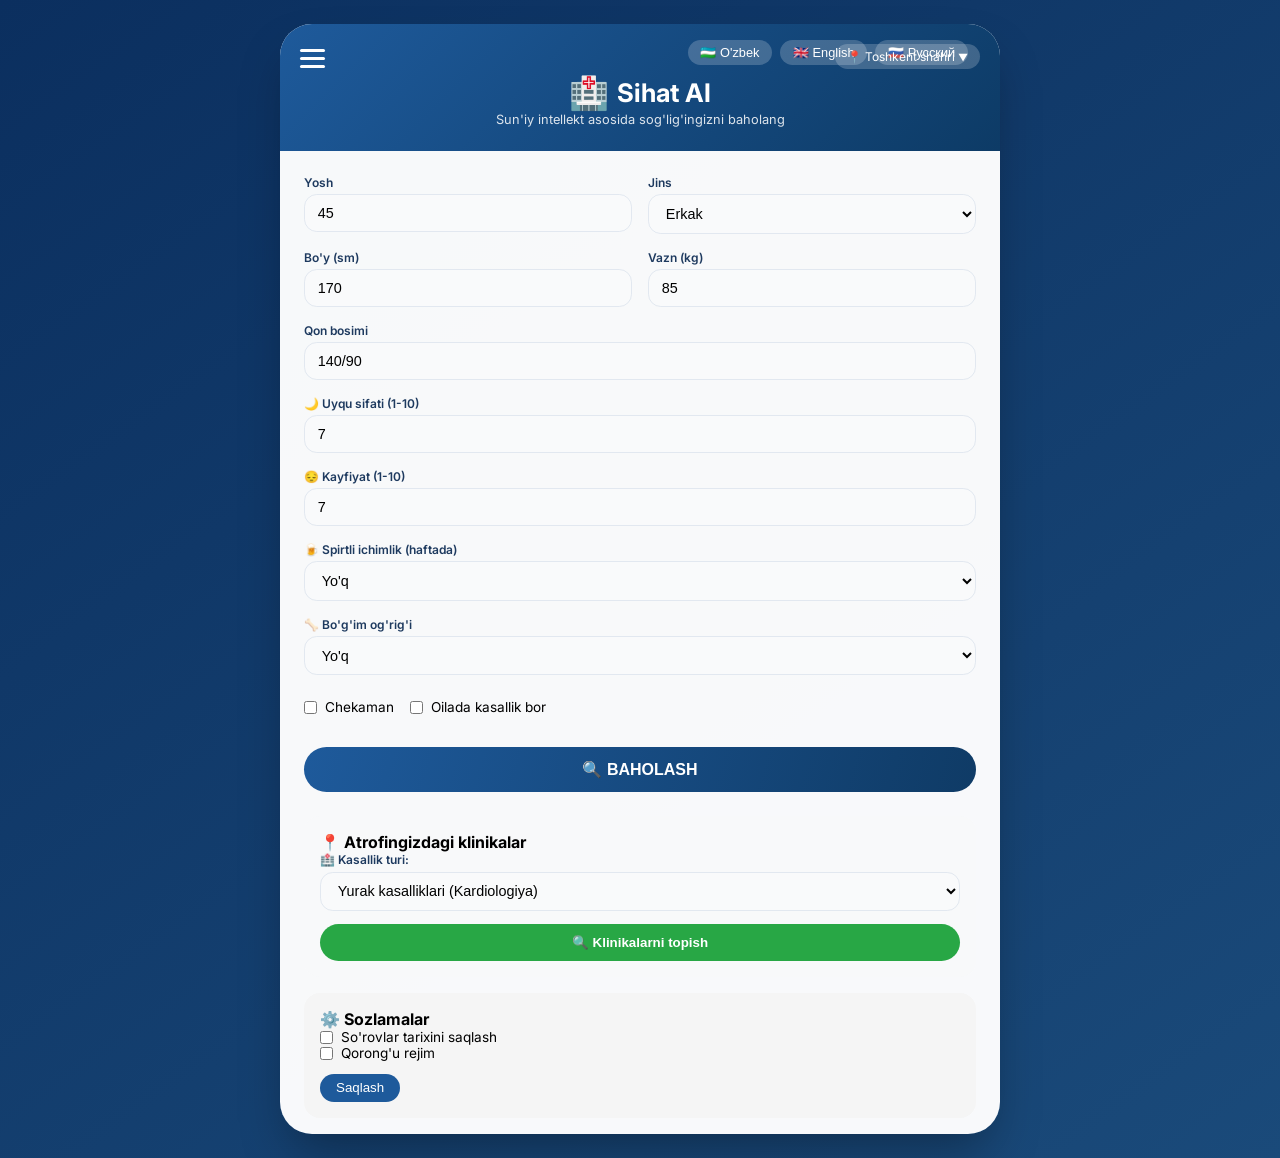
==== frontend/index.html @ c270c732 "Menyu va til tugmalari qo'shildi" ====
<!DOCTYPE html>
<html lang="uz">
<head>
    <meta charset="UTF-8">
    <meta name="viewport" content="width=device-width, initial-scale=1.0">
    <title>Sihat AI - Sog'liqni baholash</title>
    <link rel="preconnect" href="https://fonts.googleapis.com">
    <link rel="preconnect" href="https://fonts.gstatic.com" crossorigin>
    <link href="https://fonts.googleapis.com/css2?family=Inter:wght@300;400;600;700&display=swap" rel="stylesheet">
    <link rel="stylesheet" href="style.css">
</head>
<body>
    <div class="app-container">
        <div class="health-card">
            <!-- HEADER QISMI -->
            <div class="header">
                <!-- 3 ta nuqta menyu tugmasi (chap tomonda) -->
                <div class="menu-icon" onclick="toggleMenu()">
                    <div class="bar"></div>
                    <div class="bar"></div>
                    <div class="bar"></div>
                </div>

                <!-- Viloyatlar menyusi -->
                <div id="regionMenu" class="region-menu" style="display: none;">
                    <div class="region-list">
                        <h4>📍 Viloyatingizni tanlang</h4>
                        <button onclick="selectRegion('Toshkent shahri')">Toshkent shahri</button>
                        <button onclick="selectRegion('Qoraqalpog‘iston')">Qoraqalpog‘iston</button>
                        <button onclick="selectRegion('Andijon')">Andijon viloyati</button>
                        <button onclick="selectRegion('Buxoro')">Buxoro viloyati</button>
                        <button onclick="selectRegion('Jizzax')">Jizzax viloyati</button>
                        <button onclick="selectRegion('Qashqadaryo')">Qashqadaryo viloyati</button>
                        <button onclick="selectRegion('Navoiy')">Navoiy viloyati</button>
                        <button onclick="selectRegion('Namangan')">Namangan viloyati</button>
                        <button onclick="selectRegion('Samarqand')">Samarqand viloyati</button>
                        <button onclick="selectRegion('Surxondaryo')">Surxondaryo viloyati</button>
                        <button onclick="selectRegion('Sirdaryo')">Sirdaryo viloyati</button>
                        <button onclick="selectRegion('Toshkent')">Toshkent viloyati</button>
                        <button onclick="selectRegion('Farg‘ona')">Farg‘ona viloyati</button>
                        <button onclick="selectRegion('Xorazm')">Xorazm viloyati</button>
                    </div>
                </div>

                <!-- Til tanlash tugmalari (o'ng tomonda) -->
                <div class="language-selector">
                    <button type="button" class="lang-btn" onclick="changeLanguage('uz')">🇺🇿 O'zbek</button>
                    <button type="button" class="lang-btn" onclick="changeLanguage('en')">🇬🇧 English</button>
                    <button type="button" class="lang-btn" onclick="changeLanguage('ru')">🇷🇺 Русский</button>
                </div>

                <div class="logo">
                    <span class="logo-icon">🏥</span>
                    <span class="logo-text">Sihat AI</span>
                </div>
                <p class="tagline" id="tagline">Sun'iy intellekt asosida sog'lig'ingizni baholang</p>
            </div>

            <!-- FORMA QISMI -->
            <form id="healthForm" class="health-form">
                <div class="form-row">
                    <div class="form-group">
                        <label id="ageLabel">Yosh</label>
                        <input type="number" id="age" value="45" required>
                    </div>
                    <div class="form-group">
                        <label id="genderLabel">Jins</label>
                        <select id="gender">
                            <option value="male" id="maleOption">Erkak</option>
                            <option value="female" id="femaleOption">Ayol</option>
                        </select>
                    </div>
                </div>

                <div class="form-row">
                    <div class="form-group">
                        <label id="heightLabel">Bo'y (sm)</label>
                        <input type="number" id="height" value="170" required>
                    </div>
                    <div class="form-group">
                        <label id="weightLabel">Vazn (kg)</label>
                        <input type="number" id="weight" value="85" required>
                    </div>
                </div>

                <div class="form-group">
                    <label id="bpLabel">Qon bosimi</label>
                    <input type="text" id="bloodPressure" placeholder="120/80" value="140/90">
                </div>

                <div class="form-group">
                    <label id="sleepLabel">🌙 Uyqu sifati (1-10)</label>
                    <input type="number" id="sleepQuality" min="1" max="10" value="7" required>
                </div>

                <div class="form-group">
                    <label id="moodLabel">😔 Kayfiyat (1-10)</label>
                    <input type="number" id="mood" min="1" max="10" value="7" required>
                </div>

                <div class="form-group">
                    <label id="alcoholLabel">🍺 Spirtli ichimlik (haftada)</label>
                    <select id="alcohol">
                        <option value="0">Yo'q</option>
                        <option value="1">1-2 marta</option>
                        <option value="2">3-5 marta</option>
                        <option value="3">Har kuni</option>
                    </select>
                </div>

                <div class="form-group">
                    <label id="jointLabel">🦴 Bo'g'im og'rig'i</label>
                    <select id="jointPain">
                        <option value="0">Yo'q</option>
                        <option value="1">Ba'zida</option>
                        <option value="2">Doimiy</option>
                    </select>
                </div>

                <div class="checkbox-group">
                    <label class="checkbox-label">
                        <input type="checkbox" id="smoking"> <span id="smokingLabel">Chekaman</span>
                    </label>
                    <label class="checkbox-label">
                        <input type="checkbox" id="familyHistory"> <span id="familyLabel">Oilada kasallik bor</span>
                    </label>
                </div>

                <button type="submit" class="btn-primary" id="submitBtn">🔍 BAHOLASH</button>
            </form>

            <!-- LOKATSIYA BO'LIMI -->
            <div class="location-finder">
                <h4 id="locationTitle">📍 Atrofingizdagi klinikalar</h4>
                <div class="form-group">
                    <label id="specialtyLabel">🏥 Kasallik turi:</label>
                    <select id="specialtySelect">
                        <option value="kardiologiya">Yurak kasalliklari (Kardiologiya)</option>
                        <option value="endokrinologiya">Diabet va endokrin kasalliklar</option>
                        <option value="nevrologiya">Nevrologiya (asab tizimi)</option>
                    </select>
                </div>
                <button type="button" onclick="findClinics()" class="clinic-btn">🔍 Klinikalarni topish</button>
                <div id="clinicResults" class="clinic-results" style="display: none;"></div>
            </div>

            <!-- SOZLAMALAR PANELI -->
            <div class="settings-panel">
                <h4 id="settingsTitle">⚙️ Sozlamalar</h4>
                <label class="checkbox-label">
                    <input type="checkbox" id="saveHistory"> <span id="saveHistoryLabel">So'rovlar tarixini saqlash</span>
                </label>
                <label class="checkbox-label">
                    <input type="checkbox" id="darkMode"> <span id="darkModeLabel">Qorong'u rejim</span>
                </label>
                <button type="button" onclick="saveSettings()" class="settings-btn" id="saveSettingsBtn">Saqlash</button>
            </div>

            <!-- NATIJA BO'LIMI -->
            <div id="result" class="result-card" style="display: none;">
                <div class="result-header">
                    <span id="resultTitle">📊 Sog'liq hisoboti</span>
                </div>
                <div id="resultContent"></div>
            </div>
        </div>
    </div>
    <script src="script.js"></script>
</body>
</html>
---- frontend/style.css ----
* {
    margin: 0;
    padding: 0;
    box-sizing: border-box;
}

body {
    font-family: 'Inter', sans-serif;
    background: linear-gradient(145deg, #0B2F5F 0%, #1A4A7A 100%);
    min-height: 100vh;
    padding: 1.5rem;
    display: flex;
    align-items: center;
    justify-content: center;
}

.app-container {
    width: 100%;
    max-width: 720px;
    margin: 0 auto;
}

.health-card {
    background: rgba(255, 255, 255, 0.97);
    border-radius: 2rem;
    box-shadow: 0 25px 50px -12px rgba(0, 0, 0, 0.35);
    overflow: hidden;
}

.header {
    background: linear-gradient(135deg, #1E5A9B 0%, #0D3B66 100%);
    padding: 1rem 2rem 1.5rem 2rem;
    text-align: center;
    position: relative;
}

/* 3 TA NUQTA MENYU */
.menu-icon {
    position: absolute;
    top: 20px;
    left: 20px;
    cursor: pointer;
    z-index: 100;
}

.bar {
    width: 25px;
    height: 3px;
    background-color: white;
    margin: 5px 0;
    border-radius: 3px;
}

/* VILOYATLAR MENYUSI */
.region-menu {
    position: absolute;
    top: 60px;
    left: 20px;
    background: white;
    border-radius: 12px;
    box-shadow: 0 10px 30px rgba(0,0,0,0.2);
    z-index: 101;
    width: 250px;
    max-height: 400px;
    overflow-y: auto;
    padding: 10px 0;
}

.region-list {
    display: flex;
    flex-direction: column;
}

.region-list h4 {
    padding: 10px 15px;
    margin: 0;
    color: #1E3A5F;
    border-bottom: 1px solid #eee;
}

.region-list button {
    background: none;
    border: none;
    text-align: left;
    padding: 10px 15px;
    cursor: pointer;
    font-size: 14px;
    transition: background 0.2s;
    color: #333;
}

.region-list button:hover {
    background: #f0f0f0;
}

/* TANLANGAN VILOYAT KO'RSATKICHI */
.selected-region-badge {
    position: absolute;
    top: 20px;
    right: 20px;
    background: rgba(255,255,255,0.2);
    padding: 5px 12px;
    border-radius: 20px;
    font-size: 12px;
    color: white;
    cursor: pointer;
}

/* TIL TANLASH TUGMALARI */
.language-selector {
    display: flex;
    justify-content: flex-end;
    gap: 0.5rem;
    margin-bottom: 0.5rem;
}

.lang-btn {
    background: rgba(255,255,255,0.2);
    border: none;
    padding: 0.3rem 0.8rem;
    border-radius: 2rem;
    color: white;
    cursor: pointer;
    font-size: 0.8rem;
    transition: all 0.2s;
}

.lang-btn:hover {
    background: rgba(255,255,255,0.4);
    transform: translateY(-1px);
}

.logo {
    display: flex;
    align-items: center;
    justify-content: center;
    gap: 0.5rem;
    margin-top: 0.5rem;
}

.logo-icon {
    font-size: 2rem;
}

.logo-text {
    font-size: 1.6rem;
    font-weight: 700;
    color: white;
}

.tagline {
    color: rgba(255, 255, 255, 0.85);
    font-size: 0.8rem;
}

/* FORMA */
.health-form {
    padding: 1.5rem;
    display: flex;
    flex-direction: column;
    gap: 1rem;
}

.form-row {
    display: flex;
    gap: 1rem;
    flex-wrap: wrap;
}

.form-group {
    flex: 1;
    min-width: 130px;
}

.form-group label {
    display: block;
    font-size: 0.75rem;
    font-weight: 600;
    color: #1E3A5F;
    margin-bottom: 0.3rem;
}

.form-group input,
.form-group select {
    width: 100%;
    padding: 0.6rem 0.8rem;
    border: 1.5px solid #E2E8F0;
    border-radius: 0.8rem;
    font-size: 0.9rem;
    background-color: #F9FAFB;
}

.checkbox-group {
    display: flex;
    flex-wrap: wrap;
    gap: 1rem;
    margin: 0.5rem 0;
}

.checkbox-label {
    display: flex;
    align-items: center;
    gap: 0.5rem;
    font-size: 0.85rem;
    cursor: pointer;
}

.btn-primary {
    background: linear-gradient(105deg, #1E5A9B, #0F3B66);
    border: none;
    padding: 0.8rem;
    border-radius: 2rem;
    font-weight: 700;
    font-size: 1rem;
    color: white;
    cursor: pointer;
    margin-top: 0.5rem;
}

.btn-primary:hover {
    transform: translateY(-2px);
}

/* LOKATSIYA */
.location-finder {
    background: #f8f9fa;
    padding: 1rem;
    margin: 0 1.5rem 1rem 1.5rem;
    border-radius: 1rem;
}

.clinic-btn {
    background: #28a745;
    width: 100%;
    padding: 0.7rem;
    border: none;
    border-radius: 2rem;
    color: white;
    font-weight: 600;
    cursor: pointer;
    margin-top: 0.8rem;
}

.clinic-btn:hover {
    background: #218838;
}

/* SOZLAMALAR */
.settings-panel {
    margin: 0 1.5rem 1rem 1.5rem;
    padding: 1rem;
    background: #f5f5f5;
    border-radius: 1rem;
}

.settings-btn {
    margin-top: 0.8rem;
    padding: 0.4rem 1rem;
    background: #1E5A9B;
    color: white;
    border: none;
    border-radius: 1.5rem;
    cursor: pointer;
}

/* NATIJA */
.result-card {
    margin: 0 1.5rem 1.5rem 1.5rem;
    background: #F8FAFE;
    border-radius: 1rem;
    padding: 1rem;
}

.risk-high { background: #FFEDED; border-left: 4px solid #D32F2F; padding: 0.8rem; margin-bottom: 1rem; }
.risk-medium { background: #FFF3E0; border-left: 4px solid #F57C00; padding: 0.8rem; margin-bottom: 1rem; }
.risk-low { background: #E8F5E9; border-left: 4px solid #2E7D32; padding: 0.8rem; margin-bottom: 1rem; }

.recommendation {
    background: white;
    padding: 0.7rem;
    margin: 0.7rem 0;
    border-radius: 0.8rem;
    display: flex;
    gap: 0.5rem;
}

/* QORONG'U REJIM */
body.dark-mode .health-card { background: rgba(30,30,40,0.95); color: #eee; }
body.dark-mode .form-group input, body.dark-mode .form-group select { background: #2a2a2a; color: white; }
body.dark-mode .settings-panel, body.dark-mode .location-finder { background: #2a2a2a; }
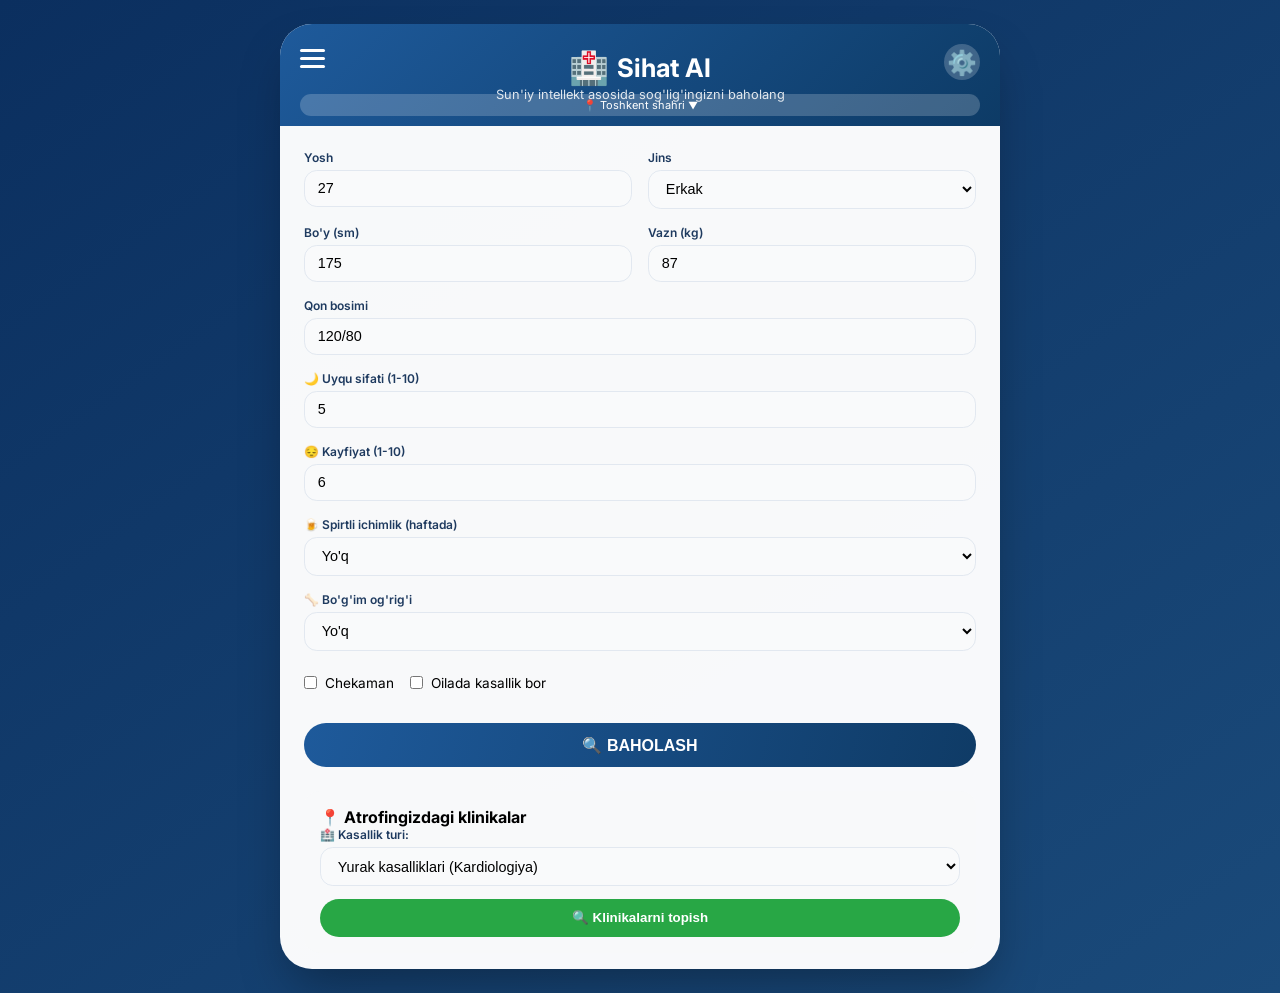
==== commit 8ce318ac: "Sozlamalar menyusi qo'shildi" ====
--- a/frontend/index.html
+++ b/frontend/index.html
@@ -14,14 +14,19 @@
         <div class="health-card">
             <!-- HEADER QISMI -->
             <div class="header">
-                <!-- 3 ta nuqta menyu tugmasi (chap tomonda) -->
+                <!-- 3 ta nuqta menyu tugmasi (chap tomonda - VILOYATLAR) -->
                 <div class="menu-icon" onclick="toggleMenu()">
                     <div class="bar"></div>
                     <div class="bar"></div>
                     <div class="bar"></div>
                 </div>
 
-                <!-- Viloyatlar menyusi -->
+                <!-- Sozlamalar tugmasi (o'ng tomonda) -->
+                <div class="settings-icon" onclick="toggleSettingsMenu()">
+                    ⚙️
+                </div>
+
+                <!-- Viloyatlar menyusi (chapda) -->
                 <div id="regionMenu" class="region-menu" style="display: none;">
                     <div class="region-list">
                         <h4>📍 Viloyatingizni tanlang</h4>
@@ -42,11 +47,33 @@
                     </div>
                 </div>
 
-                <!-- Til tanlash tugmalari (o'ng tomonda) -->
-                <div class="language-selector">
-                    <button type="button" class="lang-btn" onclick="changeLanguage('uz')">🇺🇿 O'zbek</button>
-                    <button type="button" class="lang-btn" onclick="changeLanguage('en')">🇬🇧 English</button>
-                    <button type="button" class="lang-btn" onclick="changeLanguage('ru')">🇷🇺 Русский</button>
+                <!-- Sozlamalar menyusi (o'ngda) -->
+                <div id="settingsMenu" class="settings-menu" style="display: none;">
+                    <div class="settings-list">
+                        <h4>⚙️ Sozlamalar</h4>
+                        <div class="settings-item">
+                            <label>🌐 Til:</label>
+                            <div class="lang-buttons">
+                                <button onclick="changeLanguage('uz')">🇺🇿 O'zbek</button>
+                                <button onclick="changeLanguage('en')">🇬🇧 English</button>
+                                <button onclick="changeLanguage('ru')">🇷🇺 Русский</button>
+                            </div>
+                        </div>
+                        <div class="settings-item">
+                            <label>🌙 Qorong'u rejim:</label>
+                            <label class="switch">
+                                <input type="checkbox" id="darkModeToggle" onchange="toggleDarkMode()">
+                                <span class="slider"></span>
+                            </label>
+                        </div>
+                        <div class="settings-item">
+                            <label>💾 Ma'lumotlarni saqlash:</label>
+                            <label class="switch">
+                                <input type="checkbox" id="saveHistoryToggle" onchange="toggleSaveHistory()">
+                                <span class="slider"></span>
+                            </label>
+                        </div>
+                    </div>
                 </div>
 
                 <div class="logo">
@@ -61,7 +88,7 @@
                 <div class="form-row">
                     <div class="form-group">
                         <label id="ageLabel">Yosh</label>
-                        <input type="number" id="age" value="45" required>
+                        <input type="number" id="age" value="27" required>
                     </div>
                     <div class="form-group">
                         <label id="genderLabel">Jins</label>
@@ -75,27 +102,27 @@
                 <div class="form-row">
                     <div class="form-group">
                         <label id="heightLabel">Bo'y (sm)</label>
-                        <input type="number" id="height" value="170" required>
+                        <input type="number" id="height" value="175" required>
                     </div>
                     <div class="form-group">
                         <label id="weightLabel">Vazn (kg)</label>
-                        <input type="number" id="weight" value="85" required>
+                        <input type="number" id="weight" value="87" required>
                     </div>
                 </div>
 
                 <div class="form-group">
                     <label id="bpLabel">Qon bosimi</label>
-                    <input type="text" id="bloodPressure" placeholder="120/80" value="140/90">
+                    <input type="text" id="bloodPressure" placeholder="120/80" value="120/80">
                 </div>
 
                 <div class="form-group">
                     <label id="sleepLabel">🌙 Uyqu sifati (1-10)</label>
-                    <input type="number" id="sleepQuality" min="1" max="10" value="7" required>
+                    <input type="number" id="sleepQuality" min="1" max="10" value="5" required>
                 </div>
 
                 <div class="form-group">
                     <label id="moodLabel">😔 Kayfiyat (1-10)</label>
-                    <input type="number" id="mood" min="1" max="10" value="7" required>
+                    <input type="number" id="mood" min="1" max="10" value="6" required>
                 </div>
 
                 <div class="form-group">
@@ -144,18 +171,6 @@
                 <div id="clinicResults" class="clinic-results" style="display: none;"></div>
             </div>
 
-            <!-- SOZLAMALAR PANELI -->
-            <div class="settings-panel">
-                <h4 id="settingsTitle">⚙️ Sozlamalar</h4>
-                <label class="checkbox-label">
-                    <input type="checkbox" id="saveHistory"> <span id="saveHistoryLabel">So'rovlar tarixini saqlash</span>
-                </label>
-                <label class="checkbox-label">
-                    <input type="checkbox" id="darkMode"> <span id="darkModeLabel">Qorong'u rejim</span>
-                </label>
-                <button type="button" onclick="saveSettings()" class="settings-btn" id="saveSettingsBtn">Saqlash</button>
-            </div>
-
             <!-- NATIJA BO'LIMI -->
             <div id="result" class="result-card" style="display: none;">
                 <div class="result-header">
--- a/frontend/style.css
+++ b/frontend/style.css
@@ -287,4 +287,138 @@
 /* QORONG'U REJIM */
 body.dark-mode .health-card { background: rgba(30,30,40,0.95); color: #eee; }
 body.dark-mode .form-group input, body.dark-mode .form-group select { background: #2a2a2a; color: white; }
-body.dark-mode .settings-panel, body.dark-mode .location-finder { background: #2a2a2a; }+body.dark-mode .settings-panel, body.dark-mode .location-finder { background: #2a2a2a; }
+/* Sozlamalar ikonkasi */
+.settings-icon {
+    position: absolute;
+    top: 20px;
+    right: 20px;
+    font-size: 24px;
+    cursor: pointer;
+    z-index: 100;
+    color: white;
+    background: rgba(255,255,255,0.2);
+    width: 36px;
+    height: 36px;
+    display: flex;
+    align-items: center;
+    justify-content: center;
+    border-radius: 50%;
+    transition: all 0.2s;
+}
+
+.settings-icon:hover {
+    background: rgba(255,255,255,0.4);
+    transform: rotate(15deg);
+}
+
+/* Sozlamalar menyusi */
+.settings-menu {
+    position: absolute;
+    top: 60px;
+    right: 20px;
+    background: white;
+    border-radius: 12px;
+    box-shadow: 0 10px 30px rgba(0,0,0,0.2);
+    z-index: 101;
+    width: 260px;
+    padding: 15px;
+}
+
+.settings-list h4 {
+    margin: 0 0 15px 0;
+    color: #1E3A5F;
+    border-bottom: 1px solid #eee;
+    padding-bottom: 8px;
+}
+
+.settings-item {
+    margin-bottom: 15px;
+}
+
+.settings-item label {
+    display: block;
+    font-size: 13px;
+    font-weight: 600;
+    color: #555;
+    margin-bottom: 8px;
+}
+
+.lang-buttons {
+    display: flex;
+    gap: 8px;
+}
+
+.lang-buttons button {
+    background: #f0f0f0;
+    border: none;
+    padding: 5px 10px;
+    border-radius: 20px;
+    cursor: pointer;
+    font-size: 12px;
+    transition: all 0.2s;
+}
+
+.lang-buttons button:hover {
+    background: #1E5A9B;
+    color: white;
+}
+
+/* Toggle switch */
+.switch {
+    position: relative;
+    display: inline-block;
+    width: 50px;
+    height: 24px;
+}
+
+.switch input {
+    opacity: 0;
+    width: 0;
+    height: 0;
+}
+
+.slider {
+    position: absolute;
+    cursor: pointer;
+    top: 0;
+    left: 0;
+    right: 0;
+    bottom: 0;
+    background-color: #ccc;
+    transition: 0.3s;
+    border-radius: 24px;
+}
+
+.slider:before {
+    position: absolute;
+    content: "";
+    height: 18px;
+    width: 18px;
+    left: 3px;
+    bottom: 3px;
+    background-color: white;
+    transition: 0.3s;
+    border-radius: 50%;
+}
+
+input:checked + .slider {
+    background-color: #1E5A9B;
+}
+
+input:checked + .slider:before {
+    transform: translateX(26px);
+}
+
+/* Tanlangan viloyat badge */
+.selected-region-badge {
+    position: absolute;
+    top: 70px;
+    left: 20px;
+    background: rgba(255,255,255,0.2);
+    padding: 4px 10px;
+    border-radius: 20px;
+    font-size: 11px;
+    color: white;
+    cursor: pointer;
+}
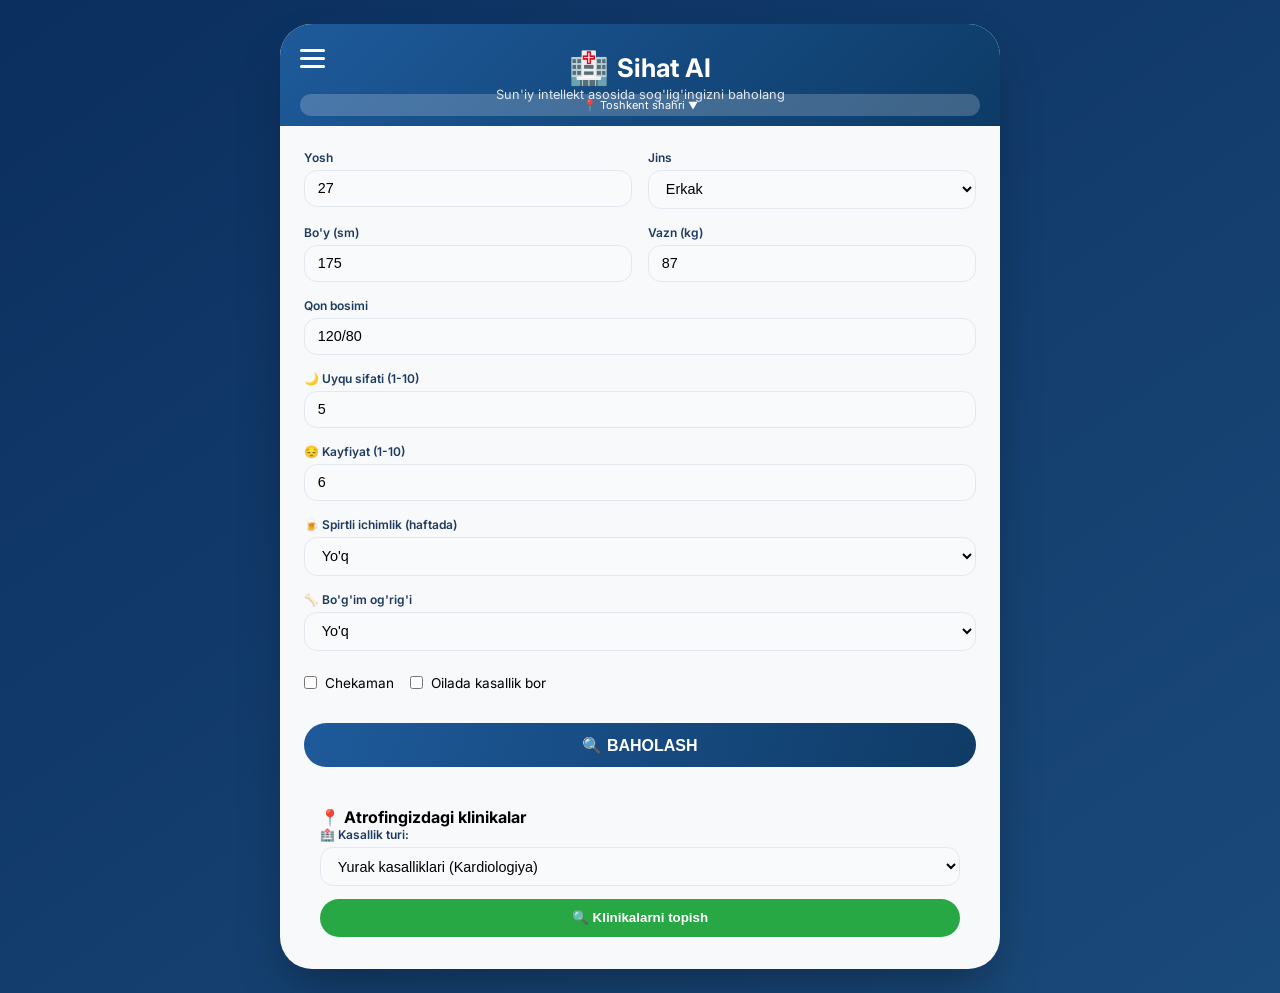
==== commit 81314706: "Soddalashtirilgan versiya - sozlamalar menyusisiz" ====
--- a/frontend/index.html
+++ b/frontend/index.html
@@ -21,12 +21,7 @@
                     <div class="bar"></div>
                 </div>
 
-                <!-- Sozlamalar tugmasi (o'ng tomonda) -->
-                <div class="settings-icon" onclick="toggleSettingsMenu()">
-                    ⚙️
-                </div>
-
-                <!-- Viloyatlar menyusi (chapda) -->
+                <!-- Viloyatlar menyusi -->
                 <div id="regionMenu" class="region-menu" style="display: none;">
                     <div class="region-list">
                         <h4>📍 Viloyatingizni tanlang</h4>
@@ -44,35 +39,6 @@
                         <button onclick="selectRegion('Toshkent')">Toshkent viloyati</button>
                         <button onclick="selectRegion('Farg‘ona')">Farg‘ona viloyati</button>
                         <button onclick="selectRegion('Xorazm')">Xorazm viloyati</button>
-                    </div>
-                </div>
-
-                <!-- Sozlamalar menyusi (o'ngda) -->
-                <div id="settingsMenu" class="settings-menu" style="display: none;">
-                    <div class="settings-list">
-                        <h4>⚙️ Sozlamalar</h4>
-                        <div class="settings-item">
-                            <label>🌐 Til:</label>
-                            <div class="lang-buttons">
-                                <button onclick="changeLanguage('uz')">🇺🇿 O'zbek</button>
-                                <button onclick="changeLanguage('en')">🇬🇧 English</button>
-                                <button onclick="changeLanguage('ru')">🇷🇺 Русский</button>
-                            </div>
-                        </div>
-                        <div class="settings-item">
-                            <label>🌙 Qorong'u rejim:</label>
-                            <label class="switch">
-                                <input type="checkbox" id="darkModeToggle" onchange="toggleDarkMode()">
-                                <span class="slider"></span>
-                            </label>
-                        </div>
-                        <div class="settings-item">
-                            <label>💾 Ma'lumotlarni saqlash:</label>
-                            <label class="switch">
-                                <input type="checkbox" id="saveHistoryToggle" onchange="toggleSaveHistory()">
-                                <span class="slider"></span>
-                            </label>
-                        </div>
                     </div>
                 </div>
 
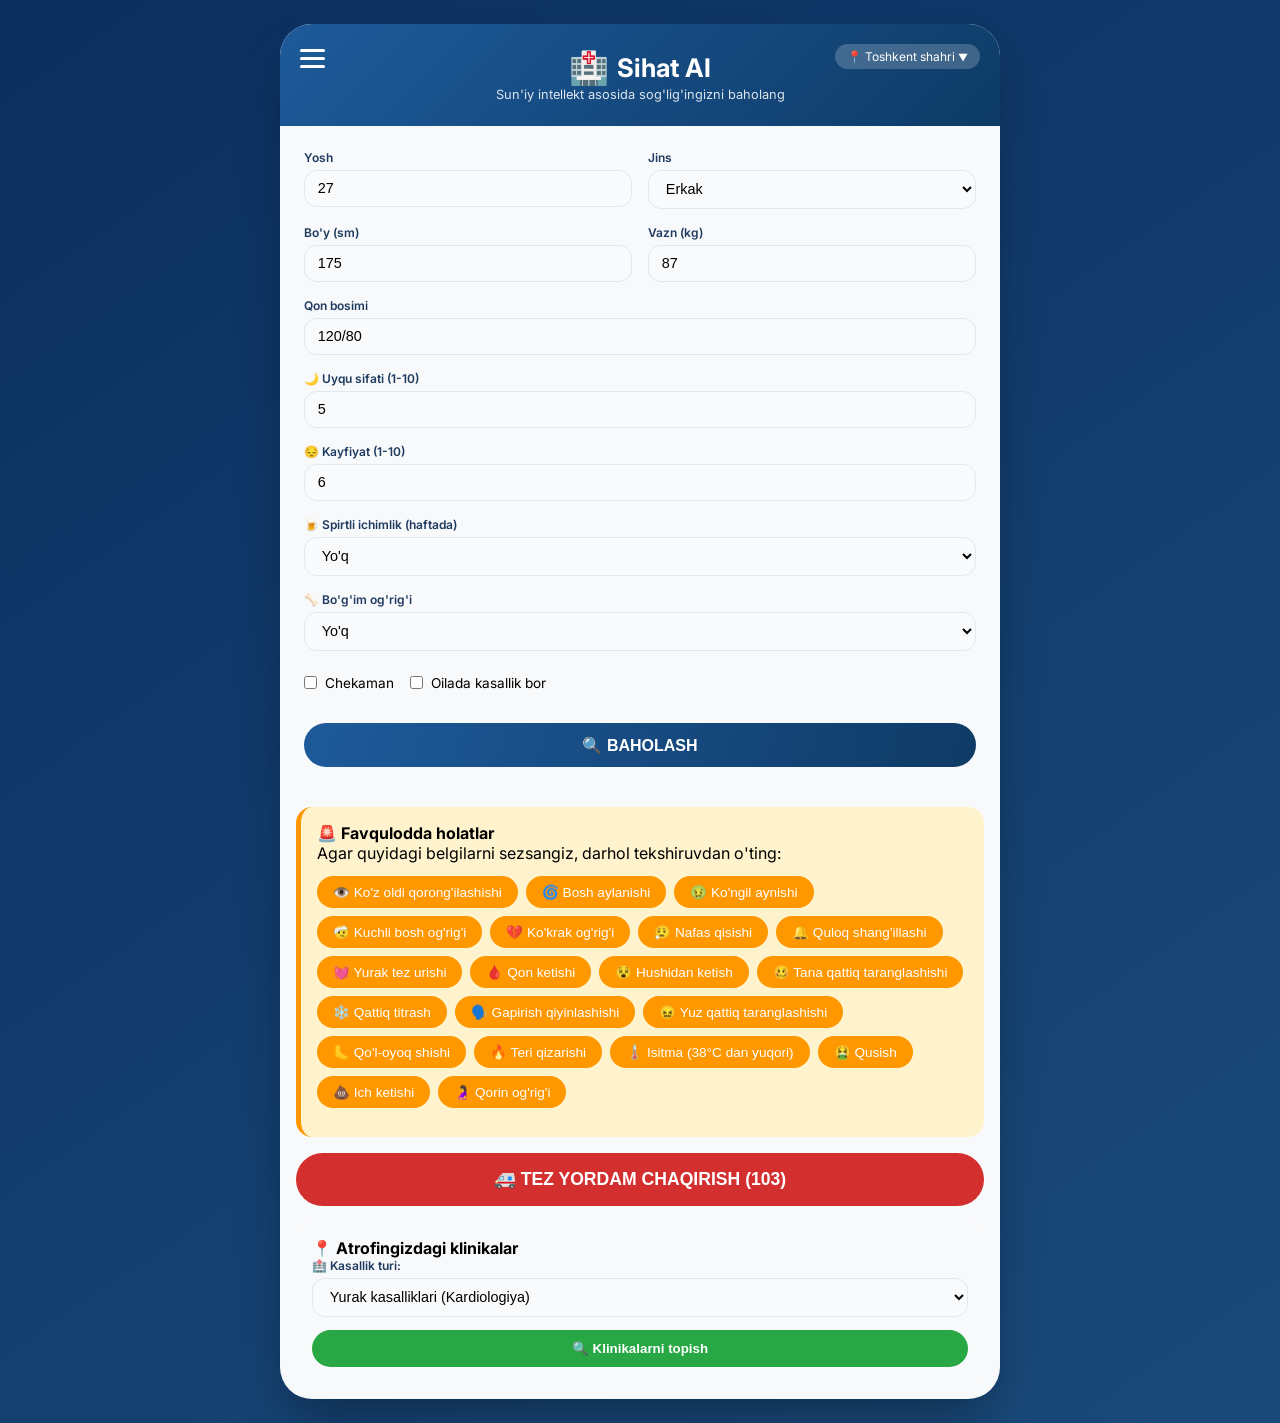
==== commit 5103814a: "Sihat AI to'liq versiya - 20 semptom, tez yordam, klinikalar" ====
--- a/frontend/index.html
+++ b/frontend/index.html
@@ -14,14 +14,12 @@
         <div class="health-card">
             <!-- HEADER QISMI -->
             <div class="header">
-                <!-- 3 ta nuqta menyu tugmasi (chap tomonda - VILOYATLAR) -->
                 <div class="menu-icon" onclick="toggleMenu()">
                     <div class="bar"></div>
                     <div class="bar"></div>
                     <div class="bar"></div>
                 </div>
 
-                <!-- Viloyatlar menyusi -->
                 <div id="regionMenu" class="region-menu" style="display: none;">
                     <div class="region-list">
                         <h4>📍 Viloyatingizni tanlang</h4>
@@ -122,6 +120,43 @@
                 <button type="submit" class="btn-primary" id="submitBtn">🔍 BAHOLASH</button>
             </form>
 
+            <!-- FAVQULODDA HOLATLAR BO'LIMI -->
+            <div class="emergency-section">
+                <h4>🚨 Favqulodda holatlar</h4>
+                <p>Agar quyidagi belgilarni sezsangiz, darhol tekshiruvdan o'ting:</p>
+                <div class="symptoms-grid">
+                    <button class="symptom-btn" onclick="checkSymptom('koz_qorongilashishi')">👁️ Ko'z oldi qorong'ilashishi</button>
+                    <button class="symptom-btn" onclick="checkSymptom('bosh_aylanishi')">🌀 Bosh aylanishi</button>
+                    <button class="symptom-btn" onclick="checkSymptom('kongil_aynishi')">🤢 Ko'ngil aynishi</button>
+                    <button class="symptom-btn" onclick="checkSymptom('kuchli_bosh_ogrigi')">🤕 Kuchli bosh og'rig'i</button>
+                    <button class="symptom-btn" onclick="checkSymptom('kokrak_ogrigi')">💔 Ko'krak og'rig'i</button>
+                    <button class="symptom-btn" onclick="checkSymptom('nafas_qisishi')">😮‍💨 Nafas qisishi</button>
+                    <button class="symptom-btn" onclick="checkSymptom('qulog_shangillashi')">🔔 Quloq shang'illashi</button>
+                    <button class="symptom-btn" onclick="checkSymptom('yurak_urishi')">💓 Yurak tez urishi</button>
+                    <button class="symptom-btn" onclick="checkSymptom('qon_ketishi')">🩸 Qon ketishi</button>
+                    <button class="symptom-btn" onclick="checkSymptom('hushidan_ketish')">😵 Hushidan ketish</button>
+                    <button class="symptom-btn" onclick="checkSymptom('tana_tirishishi')">🥴 Tana qattiq taranglashishi</button>
+                    <button class="symptom-btn" onclick="checkSymptom('qattiq_titrash')">❄️ Qattiq titrash</button>
+                    <button class="symptom-btn" onclick="checkSymptom('gapirish_qiyinlashi')">🗣️ Gapirish qiyinlashishi</button>
+                    <button class="symptom-btn" onclick="checkSymptom('yuz_tirishishi')">😖 Yuz qattiq taranglashishi</button>
+                    <button class="symptom-btn" onclick="checkSymptom('qol_oyoq_shishi')">🦶 Qo'l-oyoq shishi</button>
+                    <button class="symptom-btn" onclick="checkSymptom('teri_qizarishi')">🔥 Teri qizarishi</button>
+                    <button class="symptom-btn" onclick="checkSymptom('isitma')">🌡️ Isitma (38°C dan yuqori)</button>
+                    <button class="symptom-btn" onclick="checkSymptom('qusish')">🤮 Qusish</button>
+                    <button class="symptom-btn" onclick="checkSymptom('ich_ketishi')">💩 Ich ketishi</button>
+                    <button class="symptom-btn" onclick="checkSymptom('qorin_ogrigi')">🤰 Qorin og'rig'i</button>
+                </div>
+                <div id="symptomResult" class="symptom-result" style="display: none;"></div>
+            </div>
+
+            <!-- TEZ YORDAM TUGMASI -->
+            <div class="ambulance-section">
+                <button id="ambulanceBtn" class="ambulance-btn" onclick="callAmbulance()">
+                    🚑 TEZ YORDAM CHAQIRISH (103)
+                </button>
+                <div id="ambulanceResult" class="ambulance-result" style="display: none;"></div>
+            </div>
+
             <!-- LOKATSIYA BO'LIMI -->
             <div class="location-finder">
                 <h4 id="locationTitle">📍 Atrofingizdagi klinikalar</h4>
--- a/frontend/style.css
+++ b/frontend/style.css
@@ -34,7 +34,6 @@
     position: relative;
 }
 
-/* 3 TA NUQTA MENYU */
 .menu-icon {
     position: absolute;
     top: 20px;
@@ -51,7 +50,6 @@
     border-radius: 3px;
 }
 
-/* VILOYATLAR MENYUSI */
 .region-menu {
     position: absolute;
     top: 60px;
@@ -93,7 +91,6 @@
     background: #f0f0f0;
 }
 
-/* TANLANGAN VILOYAT KO'RSATKICHI */
 .selected-region-badge {
     position: absolute;
     top: 20px;
@@ -106,30 +103,6 @@
     cursor: pointer;
 }
 
-/* TIL TANLASH TUGMALARI */
-.language-selector {
-    display: flex;
-    justify-content: flex-end;
-    gap: 0.5rem;
-    margin-bottom: 0.5rem;
-}
-
-.lang-btn {
-    background: rgba(255,255,255,0.2);
-    border: none;
-    padding: 0.3rem 0.8rem;
-    border-radius: 2rem;
-    color: white;
-    cursor: pointer;
-    font-size: 0.8rem;
-    transition: all 0.2s;
-}
-
-.lang-btn:hover {
-    background: rgba(255,255,255,0.4);
-    transform: translateY(-1px);
-}
-
 .logo {
     display: flex;
     align-items: center;
@@ -153,7 +126,6 @@
     font-size: 0.8rem;
 }
 
-/* FORMA */
 .health-form {
     padding: 1.5rem;
     display: flex;
@@ -221,11 +193,94 @@
     transform: translateY(-2px);
 }
 
-/* LOKATSIYA */
+/* Favqulodda holatlar */
+.emergency-section {
+    background: #fff3cd;
+    padding: 1rem;
+    margin: 1rem;
+    border-radius: 1rem;
+    border-left: 5px solid #ff9800;
+}
+
+.symptoms-grid {
+    display: flex;
+    flex-wrap: wrap;
+    gap: 0.5rem;
+    margin: 0.8rem 0;
+}
+
+.symptom-btn {
+    background: #ff9800;
+    border: none;
+    padding: 0.5rem 1rem;
+    border-radius: 2rem;
+    color: white;
+    cursor: pointer;
+    font-size: 0.85rem;
+    transition: all 0.2s;
+}
+
+.symptom-btn:hover {
+    background: #f57c00;
+    transform: scale(1.02);
+}
+
+.symptom-result {
+    background: white;
+    padding: 1rem;
+    border-radius: 0.8rem;
+    margin-top: 0.8rem;
+}
+
+.symptom-high-risk {
+    background: #ffebee;
+    border-left: 4px solid #d32f2f;
+    padding: 0.8rem;
+    border-radius: 0.5rem;
+}
+
+/* Tez yordam */
+.ambulance-section {
+    margin: 1rem;
+}
+
+.ambulance-btn {
+    background: #d32f2f;
+    color: white;
+    border: none;
+    padding: 1rem;
+    border-radius: 2rem;
+    font-size: 1.1rem;
+    font-weight: bold;
+    cursor: pointer;
+    width: 100%;
+    transition: all 0.2s;
+    animation: pulse 1.5s infinite;
+}
+
+.ambulance-btn:hover {
+    background: #b71c1c;
+    transform: scale(1.02);
+}
+
+@keyframes pulse {
+    0% { transform: scale(1); }
+    50% { transform: scale(1.02); background: #f44336; }
+    100% { transform: scale(1); }
+}
+
+.ambulance-result {
+    margin-top: 1rem;
+    padding: 1rem;
+    background: #e8f5e9;
+    border-radius: 0.8rem;
+}
+
+/* Lokatsiya */
 .location-finder {
     background: #f8f9fa;
     padding: 1rem;
-    margin: 0 1.5rem 1rem 1.5rem;
+    margin: 1rem;
     border-radius: 1rem;
 }
 
@@ -245,27 +300,20 @@
     background: #218838;
 }
 
-/* SOZLAMALAR */
-.settings-panel {
-    margin: 0 1.5rem 1rem 1.5rem;
-    padding: 1rem;
-    background: #f5f5f5;
-    border-radius: 1rem;
-}
-
-.settings-btn {
-    margin-top: 0.8rem;
-    padding: 0.4rem 1rem;
-    background: #1E5A9B;
-    color: white;
-    border: none;
-    border-radius: 1.5rem;
-    cursor: pointer;
-}
-
-/* NATIJA */
+.clinic-results {
+    margin-top: 1rem;
+}
+
+.clinic-item {
+    background: white;
+    padding: 0.8rem;
+    margin: 0.5rem 0;
+    border-radius: 0.5rem;
+    border-left: 4px solid #28a745;
+}
+
 .result-card {
-    margin: 0 1.5rem 1.5rem 1.5rem;
+    margin: 1rem;
     background: #F8FAFE;
     border-radius: 1rem;
     padding: 1rem;
@@ -284,141 +332,33 @@
     gap: 0.5rem;
 }
 
-/* QORONG'U REJIM */
-body.dark-mode .health-card { background: rgba(30,30,40,0.95); color: #eee; }
-body.dark-mode .form-group input, body.dark-mode .form-group select { background: #2a2a2a; color: white; }
-body.dark-mode .settings-panel, body.dark-mode .location-finder { background: #2a2a2a; }
-/* Sozlamalar ikonkasi */
-.settings-icon {
-    position: absolute;
-    top: 20px;
-    right: 20px;
-    font-size: 24px;
-    cursor: pointer;
-    z-index: 100;
-    color: white;
-    background: rgba(255,255,255,0.2);
-    width: 36px;
-    height: 36px;
-    display: flex;
+.loading-spinner {
+    display: flex;
+    justify-content: center;
     align-items: center;
-    justify-content: center;
+    gap: 0.6rem;
+    padding: 1.5rem;
+}
+
+.spinner {
+    width: 24px;
+    height: 24px;
+    border: 3px solid #E2E8F0;
+    border-top: 3px solid #1E5A9B;
     border-radius: 50%;
-    transition: all 0.2s;
-}
-
-.settings-icon:hover {
-    background: rgba(255,255,255,0.4);
-    transform: rotate(15deg);
-}
-
-/* Sozlamalar menyusi */
-.settings-menu {
-    position: absolute;
-    top: 60px;
-    right: 20px;
-    background: white;
-    border-radius: 12px;
-    box-shadow: 0 10px 30px rgba(0,0,0,0.2);
-    z-index: 101;
-    width: 260px;
-    padding: 15px;
-}
-
-.settings-list h4 {
-    margin: 0 0 15px 0;
-    color: #1E3A5F;
-    border-bottom: 1px solid #eee;
-    padding-bottom: 8px;
-}
-
-.settings-item {
-    margin-bottom: 15px;
-}
-
-.settings-item label {
-    display: block;
-    font-size: 13px;
-    font-weight: 600;
-    color: #555;
-    margin-bottom: 8px;
-}
-
-.lang-buttons {
-    display: flex;
-    gap: 8px;
-}
-
-.lang-buttons button {
-    background: #f0f0f0;
-    border: none;
-    padding: 5px 10px;
-    border-radius: 20px;
-    cursor: pointer;
-    font-size: 12px;
-    transition: all 0.2s;
-}
-
-.lang-buttons button:hover {
-    background: #1E5A9B;
-    color: white;
-}
-
-/* Toggle switch */
-.switch {
-    position: relative;
-    display: inline-block;
-    width: 50px;
-    height: 24px;
-}
-
-.switch input {
-    opacity: 0;
-    width: 0;
-    height: 0;
-}
-
-.slider {
-    position: absolute;
-    cursor: pointer;
-    top: 0;
-    left: 0;
-    right: 0;
-    bottom: 0;
-    background-color: #ccc;
-    transition: 0.3s;
-    border-radius: 24px;
-}
-
-.slider:before {
-    position: absolute;
-    content: "";
-    height: 18px;
-    width: 18px;
-    left: 3px;
-    bottom: 3px;
-    background-color: white;
-    transition: 0.3s;
-    border-radius: 50%;
-}
-
-input:checked + .slider {
-    background-color: #1E5A9B;
-}
-
-input:checked + .slider:before {
-    transform: translateX(26px);
-}
-
-/* Tanlangan viloyat badge */
-.selected-region-badge {
-    position: absolute;
-    top: 70px;
-    left: 20px;
-    background: rgba(255,255,255,0.2);
-    padding: 4px 10px;
-    border-radius: 20px;
-    font-size: 11px;
-    color: white;
-    cursor: pointer;
+    animation: spin 0.8s linear infinite;
+}
+
+@keyframes spin {
+    0% { transform: rotate(0deg); }
+    100% { transform: rotate(360deg); }
+}
+
+/* Responsive */
+@media (max-width: 550px) {
+    body { padding: 1rem; }
+    .health-form { padding: 1rem; }
+    .form-row { flex-direction: column; gap: 0.8rem; }
+    .symptoms-grid { gap: 0.3rem; }
+    .symptom-btn { padding: 0.3rem 0.7rem; font-size: 0.7rem; }
 }
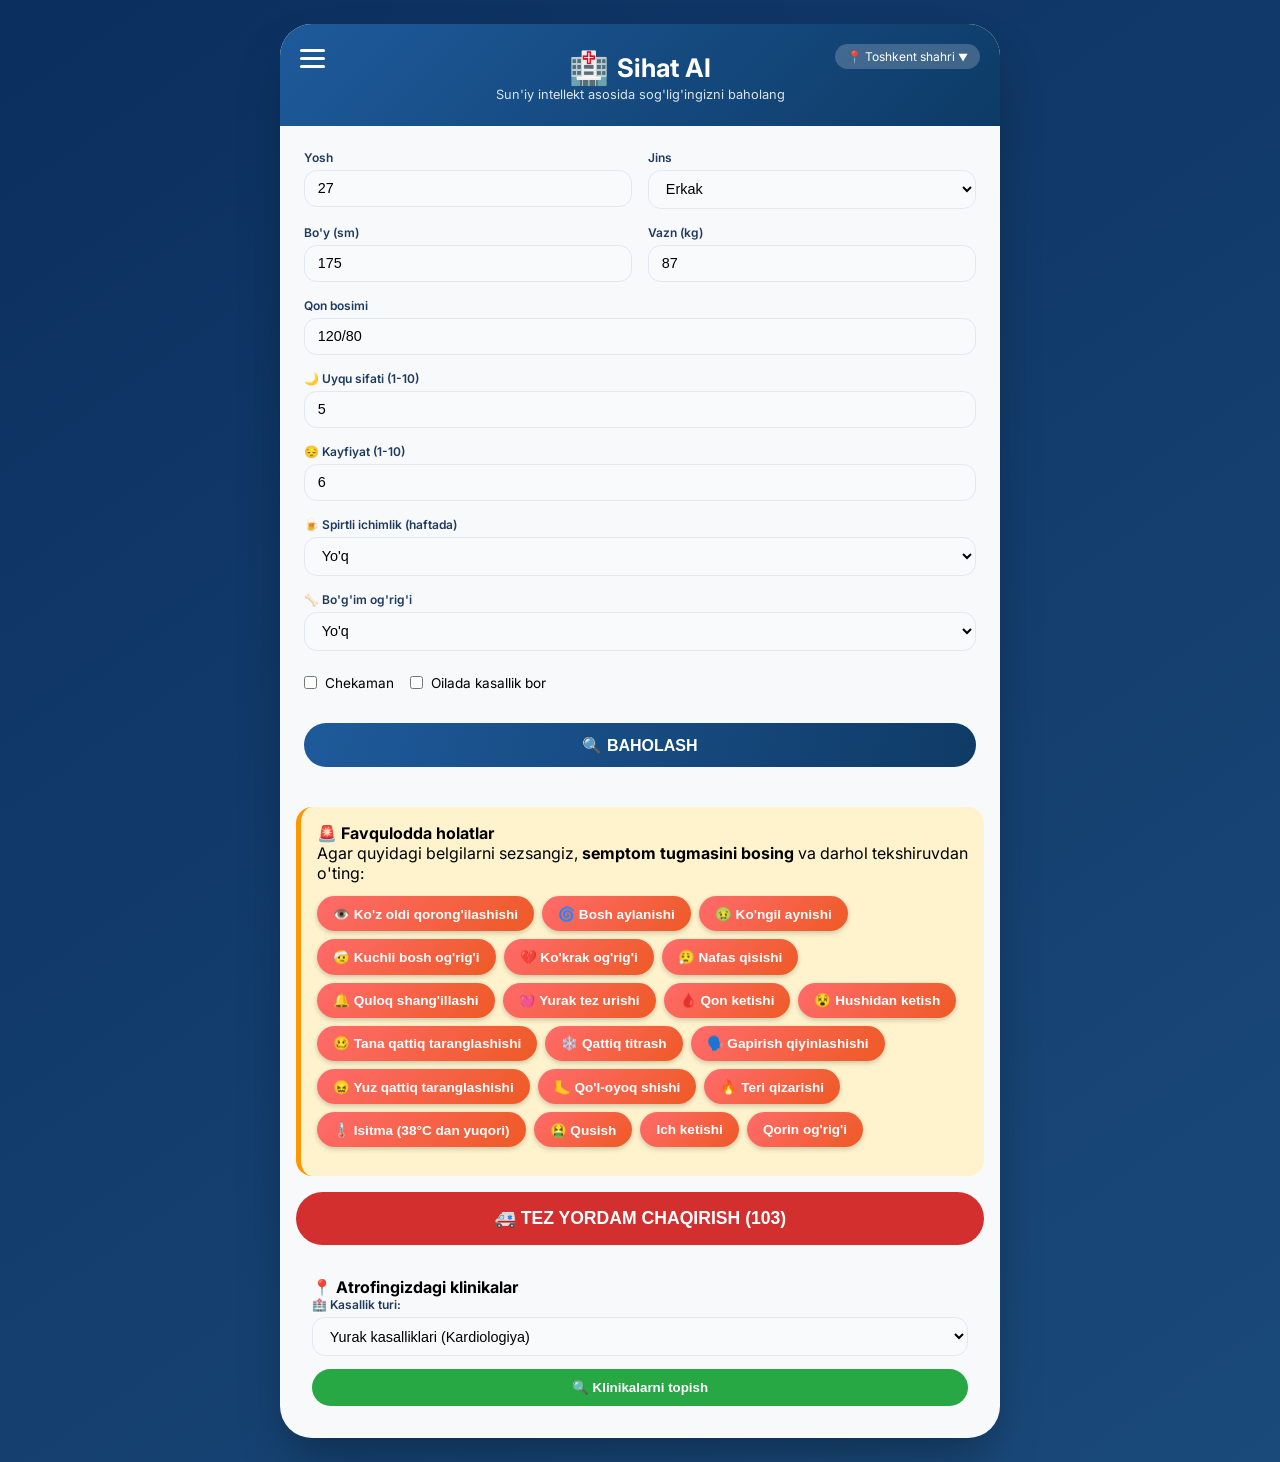
==== commit 247dd335: "Semptom tugmalari bosiladigan qilindi, kasallik asoratlari qo'shildi" ====
--- a/frontend/index.html
+++ b/frontend/index.html
@@ -121,41 +121,41 @@
             </form>
 
             <!-- FAVQULODDA HOLATLAR BO'LIMI -->
-            <div class="emergency-section">
-                <h4>🚨 Favqulodda holatlar</h4>
-                <p>Agar quyidagi belgilarni sezsangiz, darhol tekshiruvdan o'ting:</p>
-                <div class="symptoms-grid">
-                    <button class="symptom-btn" onclick="checkSymptom('koz_qorongilashishi')">👁️ Ko'z oldi qorong'ilashishi</button>
-                    <button class="symptom-btn" onclick="checkSymptom('bosh_aylanishi')">🌀 Bosh aylanishi</button>
-                    <button class="symptom-btn" onclick="checkSymptom('kongil_aynishi')">🤢 Ko'ngil aynishi</button>
-                    <button class="symptom-btn" onclick="checkSymptom('kuchli_bosh_ogrigi')">🤕 Kuchli bosh og'rig'i</button>
-                    <button class="symptom-btn" onclick="checkSymptom('kokrak_ogrigi')">💔 Ko'krak og'rig'i</button>
-                    <button class="symptom-btn" onclick="checkSymptom('nafas_qisishi')">😮‍💨 Nafas qisishi</button>
-                    <button class="symptom-btn" onclick="checkSymptom('qulog_shangillashi')">🔔 Quloq shang'illashi</button>
-                    <button class="symptom-btn" onclick="checkSymptom('yurak_urishi')">💓 Yurak tez urishi</button>
-                    <button class="symptom-btn" onclick="checkSymptom('qon_ketishi')">🩸 Qon ketishi</button>
-                    <button class="symptom-btn" onclick="checkSymptom('hushidan_ketish')">😵 Hushidan ketish</button>
-                    <button class="symptom-btn" onclick="checkSymptom('tana_tirishishi')">🥴 Tana qattiq taranglashishi</button>
-                    <button class="symptom-btn" onclick="checkSymptom('qattiq_titrash')">❄️ Qattiq titrash</button>
-                    <button class="symptom-btn" onclick="checkSymptom('gapirish_qiyinlashi')">🗣️ Gapirish qiyinlashishi</button>
-                    <button class="symptom-btn" onclick="checkSymptom('yuz_tirishishi')">😖 Yuz qattiq taranglashishi</button>
-                    <button class="symptom-btn" onclick="checkSymptom('qol_oyoq_shishi')">🦶 Qo'l-oyoq shishi</button>
-                    <button class="symptom-btn" onclick="checkSymptom('teri_qizarishi')">🔥 Teri qizarishi</button>
-                    <button class="symptom-btn" onclick="checkSymptom('isitma')">🌡️ Isitma (38°C dan yuqori)</button>
-                    <button class="symptom-btn" onclick="checkSymptom('qusish')">🤮 Qusish</button>
-                    <button class="symptom-btn" onclick="checkSymptom('ich_ketishi')">💩 Ich ketishi</button>
-                    <button class="symptom-btn" onclick="checkSymptom('qorin_ogrigi')">🤰 Qorin og'rig'i</button>
-                </div>
-                <div id="symptomResult" class="symptom-result" style="display: none;"></div>
-            </div>
+<div class="emergency-section">
+    <h4>🚨 Favqulodda holatlar</h4>
+    <p>Agar quyidagi belgilarni sezsangiz, <strong>semptom tugmasini bosing</strong> va darhol tekshiruvdan o'ting:</p>
+    <div class="symptoms-grid">
+        <button class="symptom-btn" onclick="checkSymptom('koz_qorongilashishi')">👁️ Ko'z oldi qorong'ilashishi</button>
+        <button class="symptom-btn" onclick="checkSymptom('bosh_aylanishi')">🌀 Bosh aylanishi</button>
+        <button class="symptom-btn" onclick="checkSymptom('kongil_aynishi')">🤢 Ko'ngil aynishi</button>
+        <button class="symptom-btn" onclick="checkSymptom('kuchli_bosh_ogrigi')">🤕 Kuchli bosh og'rig'i</button>
+        <button class="symptom-btn" onclick="checkSymptom('kokrak_ogrigi')">💔 Ko'krak og'rig'i</button>
+        <button class="symptom-btn" onclick="checkSymptom('nafas_qisishi')">😮‍💨 Nafas qisishi</button>
+        <button class="symptom-btn" onclick="checkSymptom('qulog_shangillashi')">🔔 Quloq shang'illashi</button>
+        <button class="symptom-btn" onclick="checkSymptom('yurak_urishi')">💓 Yurak tez urishi</button>
+        <button class="symptom-btn" onclick="checkSymptom('qon_ketishi')">🩸 Qon ketishi</button>
+        <button class="symptom-btn" onclick="checkSymptom('hushidan_ketish')">😵 Hushidan ketish</button>
+        <button class="symptom-btn" onclick="checkSymptom('tana_tirishishi')">🥴 Tana qattiq taranglashishi</button>
+        <button class="symptom-btn" onclick="checkSymptom('qattiq_titrash')">❄️ Qattiq titrash</button>
+        <button class="symptom-btn" onclick="checkSymptom('gapirish_qiyinlashi')">🗣️ Gapirish qiyinlashishi</button>
+        <button class="symptom-btn" onclick="checkSymptom('yuz_tirishishi')">😖 Yuz qattiq taranglashishi</button>
+        <button class="symptom-btn" onclick="checkSymptom('qol_oyoq_shishi')">🦶 Qo'l-oyoq shishi</button>
+        <button class="symptom-btn" onclick="checkSymptom('teri_qizarishi')">🔥 Teri qizarishi</button>
+        <button class="symptom-btn" onclick="checkSymptom('isitma')">🌡️ Isitma (38°C dan yuqori)</button>
+        <button class="symptom-btn" onclick="checkSymptom('qusish')">🤮 Qusish</button>
+        <button class="symptom-btn" onclick="checkSymptom('ich_ketishi')"> Ich ketishi</button>
+        <button class="symptom-btn" onclick="checkSymptom('qorin_ogrigi')"> Qorin og'rig'i</button>
+    </div>
+    <div id="symptomResult" class="symptom-result" style="display: none;"></div>
+</div>
 
-            <!-- TEZ YORDAM TUGMASI -->
-            <div class="ambulance-section">
-                <button id="ambulanceBtn" class="ambulance-btn" onclick="callAmbulance()">
-                    🚑 TEZ YORDAM CHAQIRISH (103)
-                </button>
-                <div id="ambulanceResult" class="ambulance-result" style="display: none;"></div>
-            </div>
+<!-- TEZ YORDAM TUGMASI -->
+<div class="ambulance-section">
+    <button id="ambulanceBtn" class="ambulance-btn" onclick="callAmbulance()">
+        🚑 TEZ YORDAM CHAQIRISH (103)
+    </button>
+    <div id="ambulanceResult" class="ambulance-result" style="display: none;"></div>
+</div>
 
             <!-- LOKATSIYA BO'LIMI -->
             <div class="location-finder">
--- a/frontend/style.css
+++ b/frontend/style.css
@@ -361,4 +361,72 @@
     .form-row { flex-direction: column; gap: 0.8rem; }
     .symptoms-grid { gap: 0.3rem; }
     .symptom-btn { padding: 0.3rem 0.7rem; font-size: 0.7rem; }
+}
+/* Favqulodda holatlar tugmalari - yangi rang */
+.symptom-btn {
+    background: linear-gradient(135deg, #ff6b6b, #ee5a24);
+    border: none;
+    padding: 0.6rem 1rem;
+    border-radius: 2rem;
+    color: white;
+    cursor: pointer;
+    font-size: 0.85rem;
+    font-weight: 600;
+    transition: all 0.2s;
+    box-shadow: 0 2px 5px rgba(0,0,0,0.2);
+}
+
+.symptom-btn:hover {
+    transform: translateY(-2px);
+    box-shadow: 0 4px 10px rgba(0,0,0,0.3);
+    background: linear-gradient(135deg, #ff4757, #ff6b6b);
+}
+
+.symptom-btn:active {
+    transform: translateY(1px);
+}
+
+/* Semptom natija qismi - kasallik asoratlari uchun */
+.symptom-result {
+    background: #f0f8ff;
+    padding: 1rem;
+    border-radius: 1rem;
+    margin-top: 1rem;
+    border: 1px solid #ddd;
+}
+
+.symptom-high-risk {
+    background: #fff0f0;
+    border-left: 5px solid #d32f2f;
+    padding: 1rem;
+    border-radius: 0.8rem;
+    margin-bottom: 0.5rem;
+}
+
+.symptom-medium-risk {
+    background: #fff8e1;
+    border-left: 5px solid #ff9800;
+    padding: 1rem;
+    border-radius: 0.8rem;
+    margin-bottom: 0.5rem;
+}
+
+.symptom-low-risk {
+    background: #e8f5e9;
+    border-left: 5px solid #4caf50;
+    padding: 1rem;
+    border-radius: 0.8rem;
+    margin-bottom: 0.5rem;
+}
+
+.complications {
+    margin-top: 0.8rem;
+    padding: 0.8rem;
+    background: #fff3cd;
+    border-radius: 0.5rem;
+    border-left: 3px solid #ff9800;
+}
+
+.complications strong {
+    color: #856404;
 }
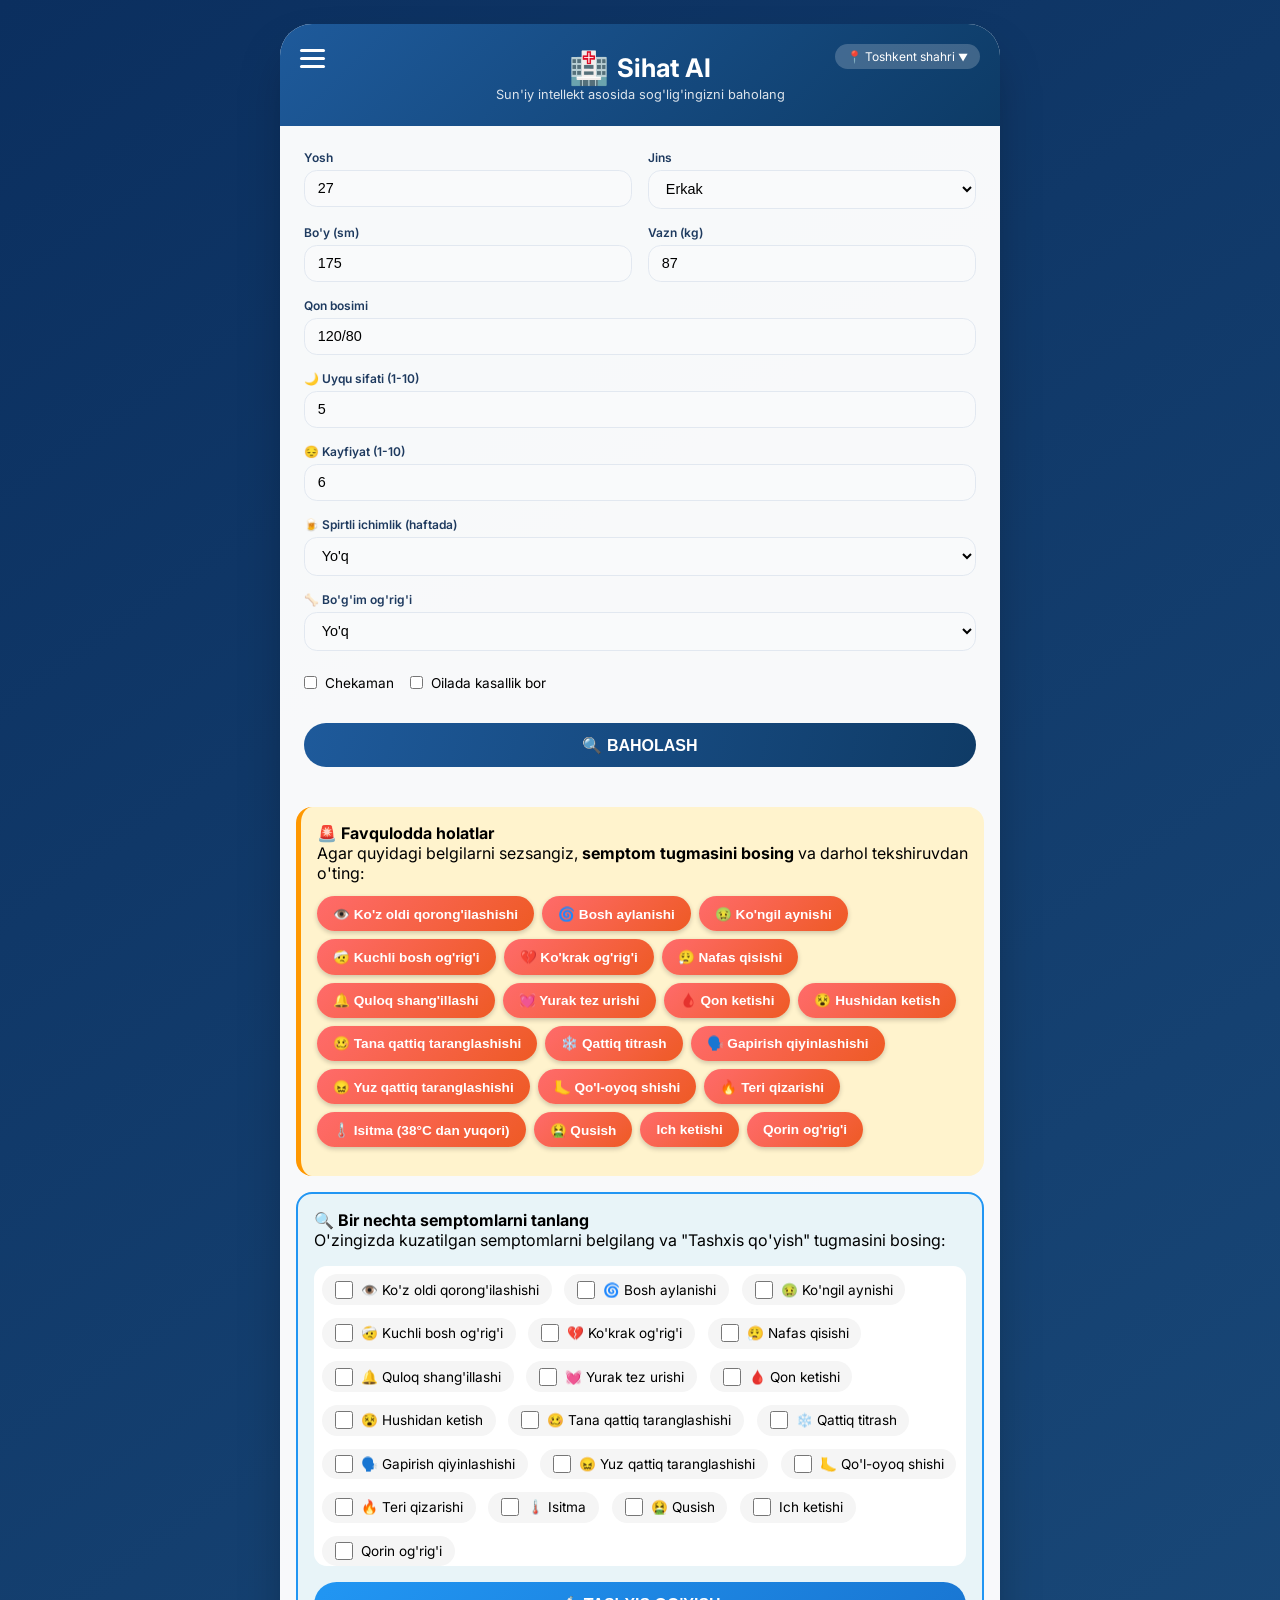
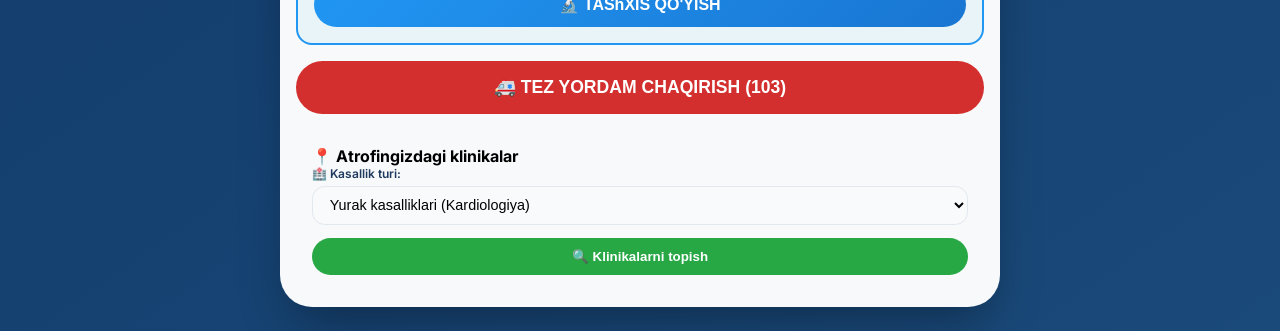
==== commit f2f9e940: "Bir nechta semptomlarni tanlab tashxis qo'yish tizimi qo'shildi" ====
--- a/frontend/index.html
+++ b/frontend/index.html
@@ -149,6 +149,75 @@
     <div id="symptomResult" class="symptom-result" style="display: none;"></div>
 </div>
 
+<!-- BIR NECHTA SEMPTOMLARNI TANLASH TIZIMI -->
+<div class="multi-symptom-section">
+    <h4>🔍 Bir nechta semptomlarni tanlang</h4>
+    <p>O'zingizda kuzatilgan semptomlarni belgilang va "Tashxis qo'yish" tugmasini bosing:</p>
+    <div class="multi-symptoms-grid">
+        <label class="multi-symptom-checkbox">
+            <input type="checkbox" class="symptom-checkbox" value="koz_qorongilashishi"> 👁️ Ko'z oldi qorong'ilashishi
+        </label>
+        <label class="multi-symptom-checkbox">
+            <input type="checkbox" class="symptom-checkbox" value="bosh_aylanishi"> 🌀 Bosh aylanishi
+        </label>
+        <label class="multi-symptom-checkbox">
+            <input type="checkbox" class="symptom-checkbox" value="kongil_aynishi"> 🤢 Ko'ngil aynishi
+        </label>
+        <label class="multi-symptom-checkbox">
+            <input type="checkbox" class="symptom-checkbox" value="kuchli_bosh_ogrigi"> 🤕 Kuchli bosh og'rig'i
+        </label>
+        <label class="multi-symptom-checkbox">
+            <input type="checkbox" class="symptom-checkbox" value="kokrak_ogrigi"> 💔 Ko'krak og'rig'i
+        </label>
+        <label class="multi-symptom-checkbox">
+            <input type="checkbox" class="symptom-checkbox" value="nafas_qisishi"> 😮‍💨 Nafas qisishi
+        </label>
+        <label class="multi-symptom-checkbox">
+            <input type="checkbox" class="symptom-checkbox" value="qulog_shangillashi"> 🔔 Quloq shang'illashi
+        </label>
+        <label class="multi-symptom-checkbox">
+            <input type="checkbox" class="symptom-checkbox" value="yurak_urishi"> 💓 Yurak tez urishi
+        </label>
+        <label class="multi-symptom-checkbox">
+            <input type="checkbox" class="symptom-checkbox" value="qon_ketishi"> 🩸 Qon ketishi
+        </label>
+        <label class="multi-symptom-checkbox">
+            <input type="checkbox" class="symptom-checkbox" value="hushidan_ketish"> 😵 Hushidan ketish
+        </label>
+        <label class="multi-symptom-checkbox">
+            <input type="checkbox" class="symptom-checkbox" value="tana_tirishishi"> 🥴 Tana qattiq taranglashishi
+        </label>
+        <label class="multi-symptom-checkbox">
+            <input type="checkbox" class="symptom-checkbox" value="qattiq_titrash"> ❄️ Qattiq titrash
+        </label>
+        <label class="multi-symptom-checkbox">
+            <input type="checkbox" class="symptom-checkbox" value="gapirish_qiyinlashi"> 🗣️ Gapirish qiyinlashishi
+        </label>
+        <label class="multi-symptom-checkbox">
+            <input type="checkbox" class="symptom-checkbox" value="yuz_tirishishi"> 😖 Yuz qattiq taranglashishi
+        </label>
+        <label class="multi-symptom-checkbox">
+            <input type="checkbox" class="symptom-checkbox" value="qol_oyoq_shishi"> 🦶 Qo'l-oyoq shishi
+        </label>
+        <label class="multi-symptom-checkbox">
+            <input type="checkbox" class="symptom-checkbox" value="teri_qizarishi"> 🔥 Teri qizarishi
+        </label>
+        <label class="multi-symptom-checkbox">
+            <input type="checkbox" class="symptom-checkbox" value="isitma"> 🌡️ Isitma
+        </label>
+        <label class="multi-symptom-checkbox">
+            <input type="checkbox" class="symptom-checkbox" value="qusish"> 🤮 Qusish
+        </label>
+        <label class="multi-symptom-checkbox">
+            <input type="checkbox" class="symptom-checkbox" value="ich_ketishi">  Ich ketishi
+        </label>
+        <label class="multi-symptom-checkbox">
+            <input type="checkbox" class="symptom-checkbox" value="qorin_ogrigi">  Qorin og'rig'i
+        </label>
+    </div>
+    <button class="diagnose-btn" onclick="diagnoseMultipleSymptoms()">🔬 TAShXIS QO'YISH</button>
+    <div id="multiDiagnosisResult" class="multi-diagnosis-result" style="display: none;"></div>
+</div>
 <!-- TEZ YORDAM TUGMASI -->
 <div class="ambulance-section">
     <button id="ambulanceBtn" class="ambulance-btn" onclick="callAmbulance()">
--- a/frontend/style.css
+++ b/frontend/style.css
@@ -429,4 +429,95 @@
 
 .complications strong {
     color: #856404;
+}
+/* Bir nechta semptomlarni tanlash tizimi */
+.multi-symptom-section {
+    background: #e8f4f8;
+    padding: 1rem;
+    margin: 1rem;
+    border-radius: 1rem;
+    border: 2px solid #2196f3;
+}
+
+.multi-symptoms-grid {
+    display: flex;
+    flex-wrap: wrap;
+    gap: 0.8rem;
+    margin: 1rem 0;
+    max-height: 300px;
+    overflow-y: auto;
+    padding: 0.5rem;
+    background: white;
+    border-radius: 0.8rem;
+}
+
+.multi-symptom-checkbox {
+    display: flex;
+    align-items: center;
+    gap: 0.5rem;
+    font-size: 0.85rem;
+    background: #f5f5f5;
+    padding: 0.4rem 0.8rem;
+    border-radius: 2rem;
+    cursor: pointer;
+    transition: all 0.2s;
+}
+
+.multi-symptom-checkbox:hover {
+    background: #2196f3;
+    color: white;
+}
+
+.multi-symptom-checkbox input {
+    width: 18px;
+    height: 18px;
+    cursor: pointer;
+}
+
+.diagnose-btn {
+    background: linear-gradient(135deg, #2196f3, #1976d2);
+    border: none;
+    padding: 0.8rem 1.5rem;
+    border-radius: 2rem;
+    color: white;
+    font-weight: bold;
+    font-size: 1rem;
+    cursor: pointer;
+    width: 100%;
+    transition: all 0.2s;
+}
+
+.diagnose-btn:hover {
+    transform: translateY(-2px);
+    box-shadow: 0 4px 10px rgba(0,0,0,0.2);
+}
+
+.multi-diagnosis-result {
+    margin-top: 1rem;
+    padding: 1rem;
+    background: white;
+    border-radius: 0.8rem;
+    border-left: 5px solid #2196f3;
+}
+
+.diagnosis-disease {
+    background: #e3f2fd;
+    padding: 0.8rem;
+    margin: 0.5rem 0;
+    border-radius: 0.5rem;
+}
+
+.diagnosis-high-risk {
+    border-left: 4px solid #d32f2f;
+    background: #ffebee;
+}
+
+.diagnosis-medium-risk {
+    border-left: 4px solid #ff9800;
+    background: #fff3e0;
+}
+
+.diagnosis-low-risk {
+    border-left: 4px solid #4caf50;
+    background: #e8f5e9;
 }
